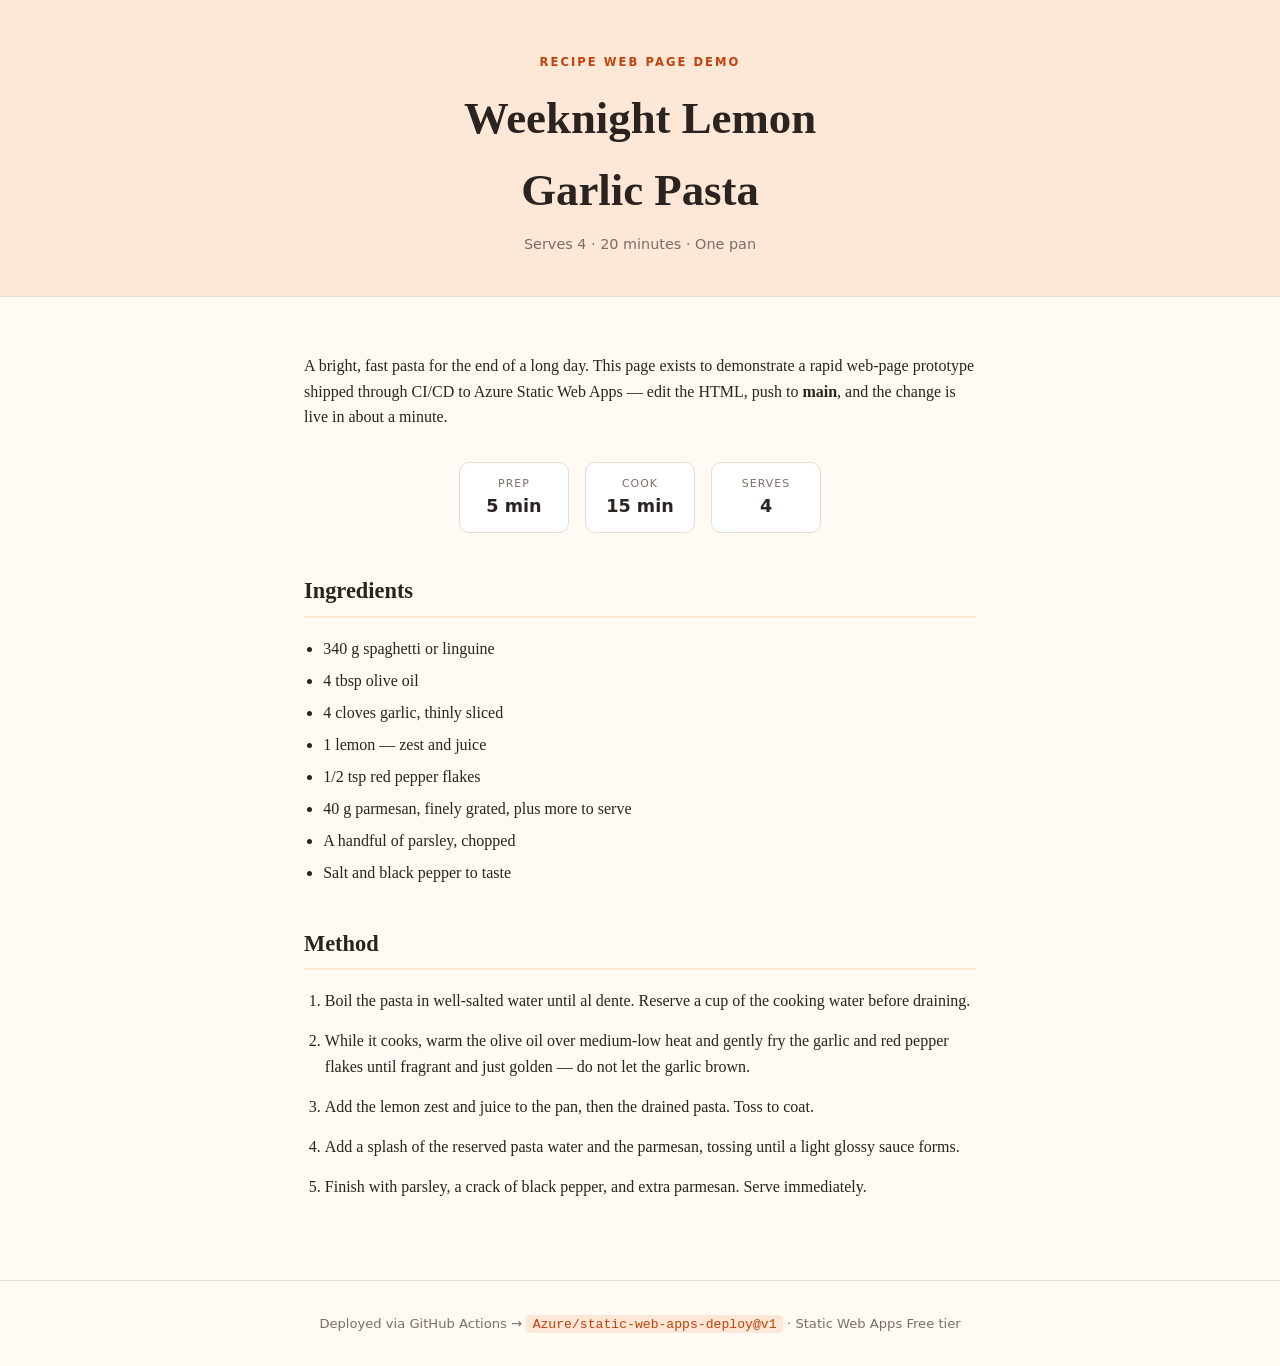
==== index.html @ b34ebf75 "Add recipe demo page, Azure SWA CI/CD, and validation gate Single static page deployed to Azure Stat" ====
<!DOCTYPE html>
<html lang="en">
<head>
  <meta charset="UTF-8" />
  <meta name="viewport" content="width=device-width, initial-scale=1.0" />
  <title>Weeknight Lemon Garlic Pasta — Recipe Demo</title>
  <meta name="description" content="A rapid web page prototype deployed via CI/CD to Azure Static Web Apps." />
  <style>
    :root {
      --bg: #fffaf3;
      --ink: #2a2320;
      --accent: #c2410c;
      --accent-soft: #fde7d6;
      --line: #e7ddd1;
      --muted: #7a6f64;
    }
    * { box-sizing: border-box; }
    body {
      margin: 0;
      font-family: ui-serif, Georgia, "Times New Roman", serif;
      color: var(--ink);
      background: var(--bg);
      line-height: 1.6;
    }
    header {
      background: var(--accent-soft);
      border-bottom: 1px solid var(--line);
      padding: 3rem 1.5rem 2.5rem;
      text-align: center;
    }
    header .kicker {
      font-family: ui-sans-serif, system-ui, sans-serif;
      text-transform: uppercase;
      letter-spacing: 0.18em;
      font-size: 0.72rem;
      color: var(--accent);
      font-weight: 600;
    }
    header h1 {
      margin: 0.6rem auto 0.4rem;
      font-size: clamp(1.9rem, 5vw, 2.8rem);
      max-width: 18ch;
    }
    header p.meta {
      font-family: ui-sans-serif, system-ui, sans-serif;
      color: var(--muted);
      font-size: 0.9rem;
      margin: 0;
    }
    main {
      max-width: 720px;
      margin: 0 auto;
      padding: 2.5rem 1.5rem 4rem;
    }
    .stats {
      display: flex;
      flex-wrap: wrap;
      gap: 1rem;
      justify-content: center;
      list-style: none;
      padding: 0;
      margin: 2rem 0;
      font-family: ui-sans-serif, system-ui, sans-serif;
    }
    .stats li {
      background: #fff;
      border: 1px solid var(--line);
      border-radius: 10px;
      padding: 0.75rem 1.25rem;
      text-align: center;
      min-width: 110px;
    }
    .stats .label {
      display: block;
      font-size: 0.68rem;
      text-transform: uppercase;
      letter-spacing: 0.1em;
      color: var(--muted);
    }
    .stats .value { font-size: 1.1rem; font-weight: 600; }
    h2 {
      font-size: 1.4rem;
      border-bottom: 2px solid var(--accent-soft);
      padding-bottom: 0.4rem;
      margin-top: 2.5rem;
    }
    ul.ingredients { padding-left: 1.2rem; }
    ul.ingredients li { margin-bottom: 0.4rem; }
    ol.steps { padding-left: 1.3rem; }
    ol.steps li { margin-bottom: 0.9rem; }
    footer {
      border-top: 1px solid var(--line);
      text-align: center;
      padding: 2rem 1.5rem;
      font-family: ui-sans-serif, system-ui, sans-serif;
      font-size: 0.82rem;
      color: var(--muted);
    }
    footer code {
      background: var(--accent-soft);
      padding: 0.1rem 0.4rem;
      border-radius: 4px;
      color: var(--accent);
    }
  </style>
</head>
<body>
  <header>
    <span class="kicker">Recipe Web Page Demo</span>
    <h1>Weeknight Lemon Garlic Pasta</h1>
    <p class="meta">Serves 4 &middot; 20 minutes &middot; One pan</p>
  </header>

  <main>
    <p>
      A bright, fast pasta for the end of a long day. This page exists to demonstrate a
      rapid web-page prototype shipped through CI/CD to Azure Static Web Apps &mdash; edit
      the HTML, push to <strong>main</strong>, and the change is live in about a minute.
    </p>

    <ul class="stats">
      <li><span class="label">Prep</span><span class="value">5 min</span></li>
      <li><span class="label">Cook</span><span class="value">15 min</span></li>
      <li><span class="label">Serves</span><span class="value">4</span></li>
    </ul>

    <h2>Ingredients</h2>
    <ul class="ingredients">
      <li>340 g spaghetti or linguine</li>
      <li>4 tbsp olive oil</li>
      <li>4 cloves garlic, thinly sliced</li>
      <li>1 lemon &mdash; zest and juice</li>
      <li>1/2 tsp red pepper flakes</li>
      <li>40 g parmesan, finely grated, plus more to serve</li>
      <li>A handful of parsley, chopped</li>
      <li>Salt and black pepper to taste</li>
    </ul>

    <h2>Method</h2>
    <ol class="steps">
      <li>Boil the pasta in well-salted water until al dente. Reserve a cup of the cooking water before draining.</li>
      <li>While it cooks, warm the olive oil over medium-low heat and gently fry the garlic and red pepper flakes until fragrant and just golden &mdash; do not let the garlic brown.</li>
      <li>Add the lemon zest and juice to the pan, then the drained pasta. Toss to coat.</li>
      <li>Add a splash of the reserved pasta water and the parmesan, tossing until a light glossy sauce forms.</li>
      <li>Finish with parsley, a crack of black pepper, and extra parmesan. Serve immediately.</li>
    </ol>
  </main>

  <footer>
    Deployed via GitHub Actions &rarr; <code>Azure/static-web-apps-deploy@v1</code> &middot;
    Static Web Apps Free tier
  </footer>
</body>
</html>
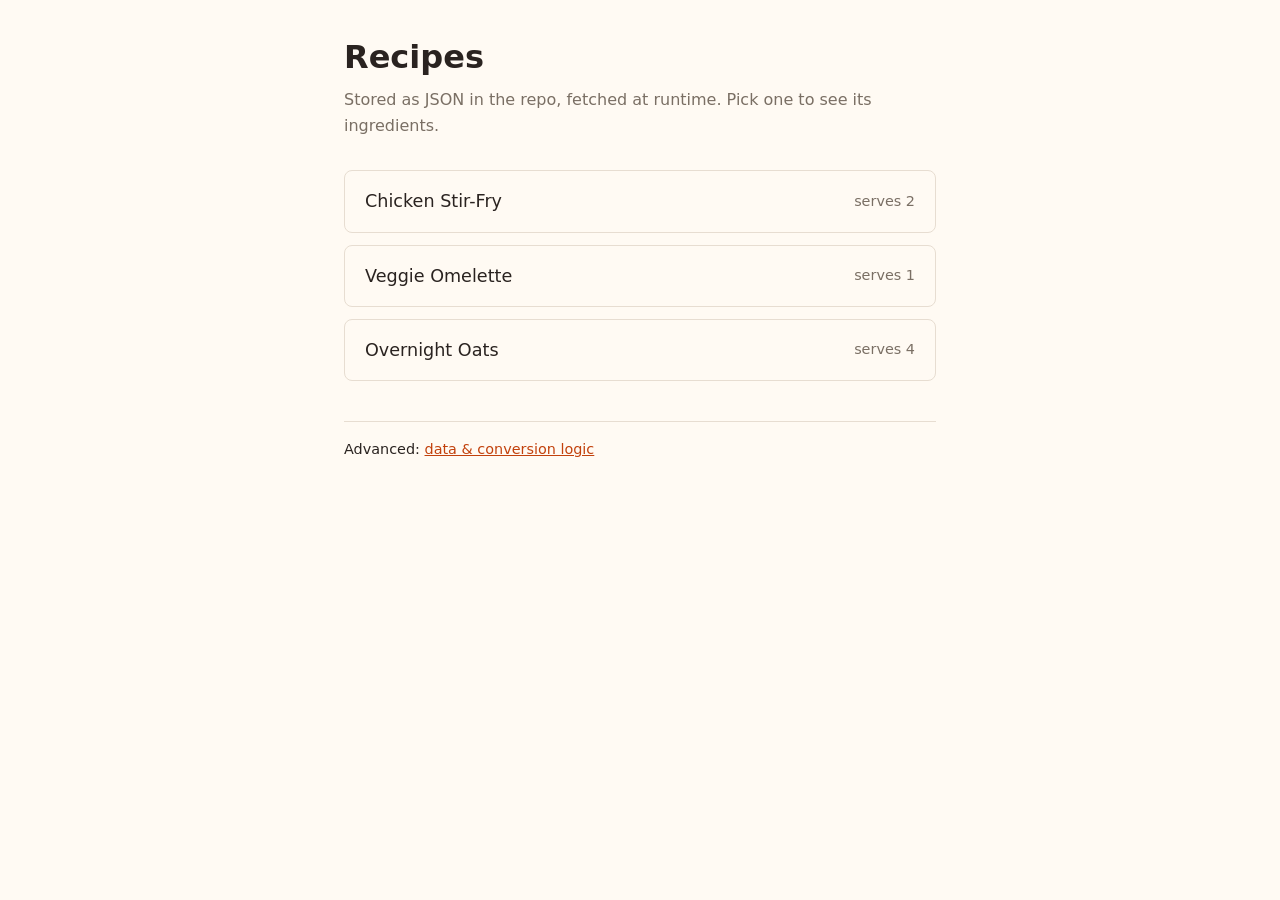
==== commit e3c579c0: "Build kata recipe app: list/detail pages, enforced order gate, CI rules Implements the recipe kata p" ====
--- a/index.html
+++ b/index.html
@@ -3,152 +3,48 @@
 <head>
   <meta charset="UTF-8" />
   <meta name="viewport" content="width=device-width, initial-scale=1.0" />
-  <title>Weeknight Lemon Garlic Pasta — Recipe Demo</title>
-  <meta name="description" content="A rapid web page prototype deployed via CI/CD to Azure Static Web Apps." />
+  <title>Recipes — Kata Demo</title>
   <style>
-    :root {
-      --bg: #fffaf3;
-      --ink: #2a2320;
-      --accent: #c2410c;
-      --accent-soft: #fde7d6;
-      --line: #e7ddd1;
-      --muted: #7a6f64;
-    }
+    :root { --ink:#2a2320; --accent:#c2410c; --line:#e7ddd1; --muted:#7a6f64; --bg:#fffaf3; }
     * { box-sizing: border-box; }
-    body {
-      margin: 0;
-      font-family: ui-serif, Georgia, "Times New Roman", serif;
-      color: var(--ink);
-      background: var(--bg);
-      line-height: 1.6;
-    }
-    header {
-      background: var(--accent-soft);
-      border-bottom: 1px solid var(--line);
-      padding: 3rem 1.5rem 2.5rem;
-      text-align: center;
-    }
-    header .kicker {
-      font-family: ui-sans-serif, system-ui, sans-serif;
-      text-transform: uppercase;
-      letter-spacing: 0.18em;
-      font-size: 0.72rem;
-      color: var(--accent);
-      font-weight: 600;
-    }
-    header h1 {
-      margin: 0.6rem auto 0.4rem;
-      font-size: clamp(1.9rem, 5vw, 2.8rem);
-      max-width: 18ch;
-    }
-    header p.meta {
-      font-family: ui-sans-serif, system-ui, sans-serif;
-      color: var(--muted);
-      font-size: 0.9rem;
-      margin: 0;
-    }
-    main {
-      max-width: 720px;
-      margin: 0 auto;
-      padding: 2.5rem 1.5rem 4rem;
-    }
-    .stats {
-      display: flex;
-      flex-wrap: wrap;
-      gap: 1rem;
-      justify-content: center;
-      list-style: none;
-      padding: 0;
-      margin: 2rem 0;
-      font-family: ui-sans-serif, system-ui, sans-serif;
-    }
-    .stats li {
-      background: #fff;
-      border: 1px solid var(--line);
-      border-radius: 10px;
-      padding: 0.75rem 1.25rem;
-      text-align: center;
-      min-width: 110px;
-    }
-    .stats .label {
-      display: block;
-      font-size: 0.68rem;
-      text-transform: uppercase;
-      letter-spacing: 0.1em;
-      color: var(--muted);
-    }
-    .stats .value { font-size: 1.1rem; font-weight: 600; }
-    h2 {
-      font-size: 1.4rem;
-      border-bottom: 2px solid var(--accent-soft);
-      padding-bottom: 0.4rem;
-      margin-top: 2.5rem;
-    }
-    ul.ingredients { padding-left: 1.2rem; }
-    ul.ingredients li { margin-bottom: 0.4rem; }
-    ol.steps { padding-left: 1.3rem; }
-    ol.steps li { margin-bottom: 0.9rem; }
-    footer {
-      border-top: 1px solid var(--line);
-      text-align: center;
-      padding: 2rem 1.5rem;
-      font-family: ui-sans-serif, system-ui, sans-serif;
-      font-size: 0.82rem;
-      color: var(--muted);
-    }
-    footer code {
-      background: var(--accent-soft);
-      padding: 0.1rem 0.4rem;
-      border-radius: 4px;
-      color: var(--accent);
-    }
+    body { margin:0; font-family: ui-sans-serif, system-ui, Arial, sans-serif; color:var(--ink); background:var(--bg); line-height:1.6; }
+    main { max-width: 640px; margin: 0 auto; padding: 2rem 1.5rem; }
+    h1 { margin:0 0 .25rem; }
+    .sub { color: var(--muted); margin: 0 0 2rem; }
+    ul.recipes { list-style:none; padding:0; margin:0; }
+    ul.recipes li { border:1px solid var(--line); border-radius:8px; margin-bottom:.75rem; }
+    ul.recipes a { display:flex; justify-content:space-between; align-items:center; padding:1rem 1.25rem; text-decoration:none; color:var(--ink); font-size:1.1rem; }
+    ul.recipes a:hover { background:#fff; }
+    .yield { color:var(--muted); font-size:.9rem; }
+    nav { margin-top:2.5rem; padding-top:1rem; border-top:1px solid var(--line); font-size:.9rem; }
+    nav a { color:var(--accent); }
+    .error { color:#b91c1c; }
   </style>
 </head>
 <body>
-  <header>
-    <span class="kicker">Recipe Web Page Demo</span>
-    <h1>Weeknight Lemon Garlic Pasta</h1>
-    <p class="meta">Serves 4 &middot; 20 minutes &middot; One pan</p>
-  </header>
-
   <main>
-    <p>
-      A bright, fast pasta for the end of a long day. This page exists to demonstrate a
-      rapid web-page prototype shipped through CI/CD to Azure Static Web Apps &mdash; edit
-      the HTML, push to <strong>main</strong>, and the change is live in about a minute.
-    </p>
-
-    <ul class="stats">
-      <li><span class="label">Prep</span><span class="value">5 min</span></li>
-      <li><span class="label">Cook</span><span class="value">15 min</span></li>
-      <li><span class="label">Serves</span><span class="value">4</span></li>
-    </ul>
-
-    <h2>Ingredients</h2>
-    <ul class="ingredients">
-      <li>340 g spaghetti or linguine</li>
-      <li>4 tbsp olive oil</li>
-      <li>4 cloves garlic, thinly sliced</li>
-      <li>1 lemon &mdash; zest and juice</li>
-      <li>1/2 tsp red pepper flakes</li>
-      <li>40 g parmesan, finely grated, plus more to serve</li>
-      <li>A handful of parsley, chopped</li>
-      <li>Salt and black pepper to taste</li>
-    </ul>
-
-    <h2>Method</h2>
-    <ol class="steps">
-      <li>Boil the pasta in well-salted water until al dente. Reserve a cup of the cooking water before draining.</li>
-      <li>While it cooks, warm the olive oil over medium-low heat and gently fry the garlic and red pepper flakes until fragrant and just golden &mdash; do not let the garlic brown.</li>
-      <li>Add the lemon zest and juice to the pan, then the drained pasta. Toss to coat.</li>
-      <li>Add a splash of the reserved pasta water and the parmesan, tossing until a light glossy sauce forms.</li>
-      <li>Finish with parsley, a crack of black pepper, and extra parmesan. Serve immediately.</li>
-    </ol>
+    <h1>Recipes</h1>
+    <p class="sub">Stored as JSON in the repo, fetched at runtime. Pick one to see its ingredients.</p>
+    <ul class="recipes" id="list"></ul>
+    <nav>
+      Advanced: <a href="data.html">data &amp; conversion logic</a>
+    </nav>
   </main>
 
-  <footer>
-    Deployed via GitHub Actions &rarr; <code>Azure/static-web-apps-deploy@v1</code> &middot;
-    Static Web Apps Free tier
-  </footer>
+  <script type="module">
+    const list = document.getElementById("list");
+    try {
+      const recipes = await (await fetch("data/recipes.json")).json();
+      list.innerHTML = recipes.map(r => `
+        <li>
+          <a href="recipe.html?id=${encodeURIComponent(r.id)}">
+            <span>${r.title}</span>
+            <span class="yield">serves ${r.yield}</span>
+          </a>
+        </li>`).join("");
+    } catch (e) {
+      list.innerHTML = `<li class="error">Could not load recipes: ${e.message}</li>`;
+    }
+  </script>
 </body>
 </html>
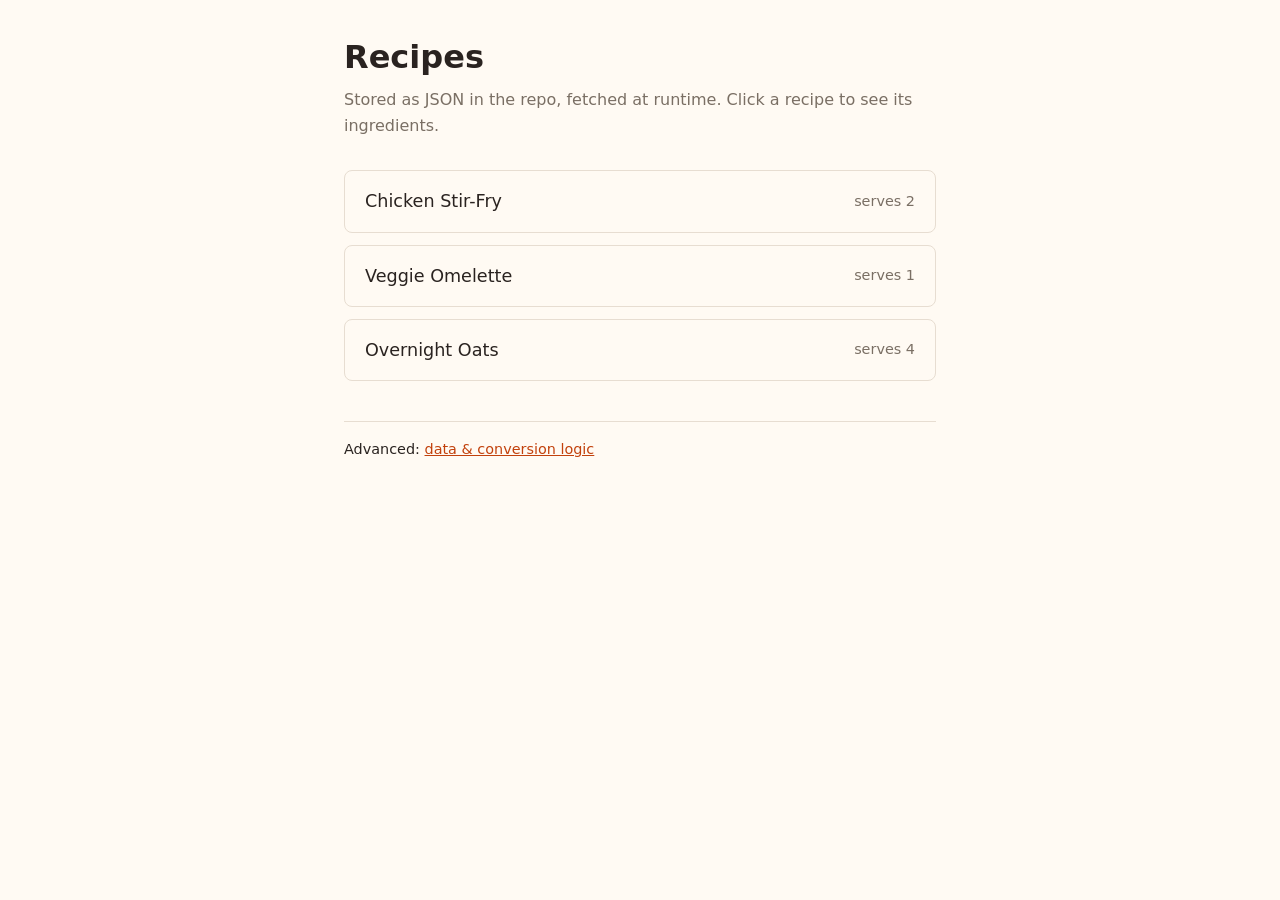
==== commit bff7597c: "Link recipes straight to ingredients; drop the middle recipe page Clicking a recipe on the index now" ====
--- a/index.html
+++ b/index.html
@@ -24,7 +24,7 @@
 <body>
   <main>
     <h1>Recipes</h1>
-    <p class="sub">Stored as JSON in the repo, fetched at runtime. Pick one to see its ingredients.</p>
+    <p class="sub">Stored as JSON in the repo, fetched at runtime. Click a recipe to see its ingredients.</p>
     <ul class="recipes" id="list"></ul>
     <nav>
       Advanced: <a href="data.html">data &amp; conversion logic</a>
@@ -37,7 +37,7 @@
       const recipes = await (await fetch("data/recipes.json")).json();
       list.innerHTML = recipes.map(r => `
         <li>
-          <a href="recipe.html?id=${encodeURIComponent(r.id)}">
+          <a href="ingredients.html?id=${encodeURIComponent(r.id)}">
             <span>${r.title}</span>
             <span class="yield">serves ${r.yield}</span>
           </a>
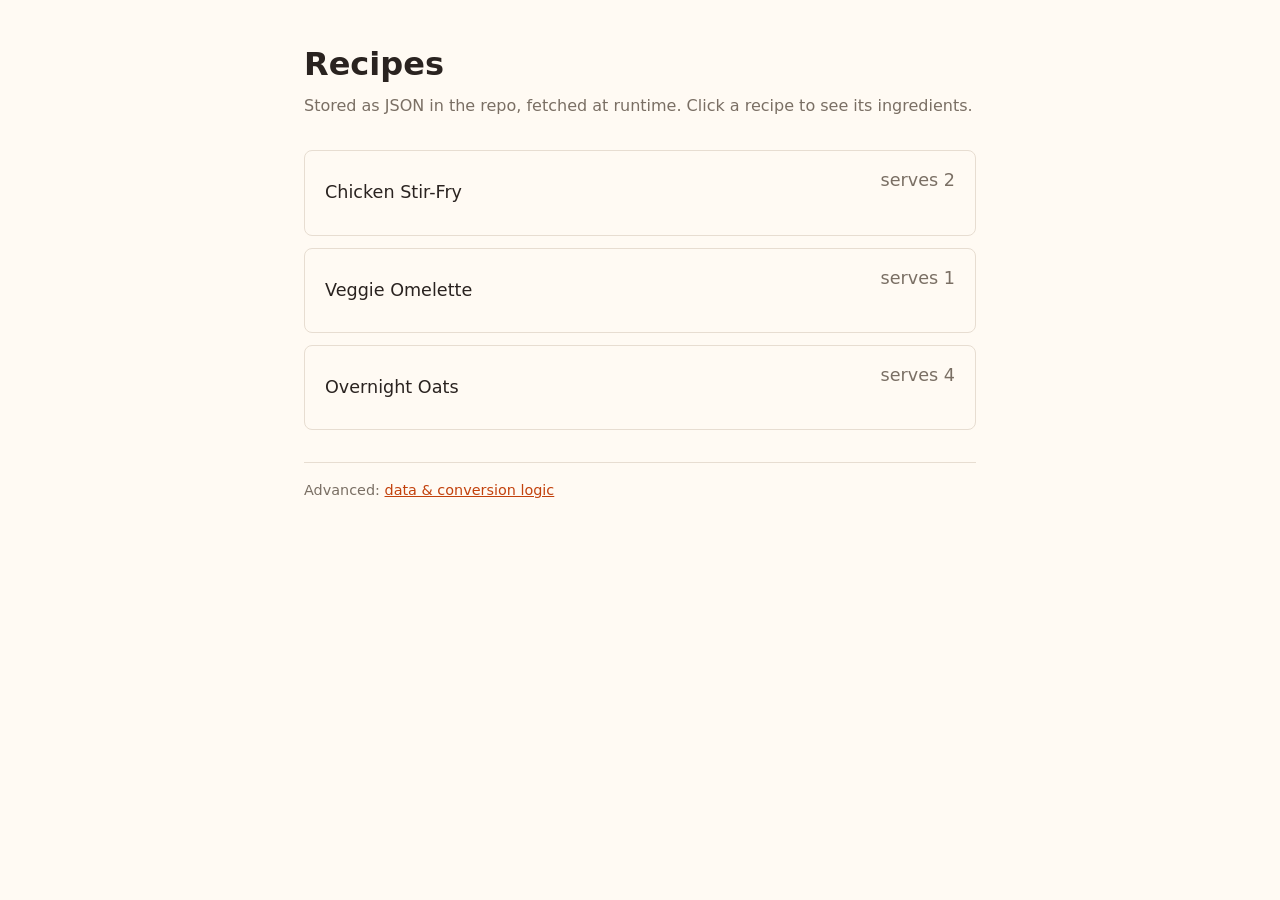
==== commit 65b56a1c: "Shared styles.css + editable ambiguous order lines Two review asks:  1. Headers were ~150 lines of d" ====
--- a/index.html
+++ b/index.html
@@ -4,31 +4,14 @@
   <meta charset="UTF-8" />
   <meta name="viewport" content="width=device-width, initial-scale=1.0" />
   <title>Recipes — Kata Demo</title>
-  <style>
-    :root { --ink:#2a2320; --accent:#c2410c; --line:#e7ddd1; --muted:#7a6f64; --bg:#fffaf3; }
-    * { box-sizing: border-box; }
-    body { margin:0; font-family: ui-sans-serif, system-ui, Arial, sans-serif; color:var(--ink); background:var(--bg); line-height:1.6; }
-    main { max-width: 640px; margin: 0 auto; padding: 2rem 1.5rem; }
-    h1 { margin:0 0 .25rem; }
-    .sub { color: var(--muted); margin: 0 0 2rem; }
-    ul.recipes { list-style:none; padding:0; margin:0; }
-    ul.recipes li { border:1px solid var(--line); border-radius:8px; margin-bottom:.75rem; }
-    ul.recipes a { display:flex; justify-content:space-between; align-items:center; padding:1rem 1.25rem; text-decoration:none; color:var(--ink); font-size:1.1rem; }
-    ul.recipes a:hover { background:#fff; }
-    .yield { color:var(--muted); font-size:.9rem; }
-    nav { margin-top:2.5rem; padding-top:1rem; border-top:1px solid var(--line); font-size:.9rem; }
-    nav a { color:var(--accent); }
-    .error { color:#b91c1c; }
-  </style>
+  <link rel="stylesheet" href="styles.css" />
 </head>
 <body>
   <main>
     <h1>Recipes</h1>
     <p class="sub">Stored as JSON in the repo, fetched at runtime. Click a recipe to see its ingredients.</p>
     <ul class="recipes" id="list"></ul>
-    <nav>
-      Advanced: <a href="data.html">data &amp; conversion logic</a>
-    </nav>
+    <nav>Advanced: <a href="data.html">data &amp; conversion logic</a></nav>
   </main>
 
   <script type="module">
--- a/styles.css
+++ b/styles.css
@@ -0,0 +1,65 @@
+/* styles.css — shared across every page so each HTML <head> stays tiny.
+   Static asset: fetched once, cached across the site. */
+
+:root {
+  --ink:#2a2320; --accent:#c2410c; --accent-soft:#fde7d6; --line:#e7ddd1;
+  --muted:#7a6f64; --bg:#fffaf3; --code:#f5efe6;
+  --flag:#9a3412; --flagbg:#fde7d6;
+  --ok:#15803d; --okbg:#dcfce7; --pending:#92400e; --pendingbg:#fef3c7;
+}
+* { box-sizing: border-box; }
+body { margin:0; font-family: ui-sans-serif, system-ui, Arial, sans-serif; color:var(--ink); background:var(--bg); line-height:1.55; }
+main { max-width:720px; margin:0 auto; padding:2rem 1.5rem; }
+main.wide { max-width:900px; }
+a.back { color:var(--accent); text-decoration:none; font-size:.9rem; }
+h1 { margin:.5rem 0 .25rem; }
+.error { color:#b91c1c; }
+.note { color:var(--muted); font-style:italic; font-size:.85rem; }
+.illustrative { color:var(--muted); font-size:.72rem; }
+.yield { color:var(--muted); margin:0 0 1.5rem; }
+
+/* nav (shared) */
+nav, nav.adv { margin-top:2rem; padding-top:1rem; border-top:1px solid var(--line); font-size:.9rem; color:var(--muted); }
+nav a, nav.adv a { color:var(--accent); }
+
+/* index — recipe list */
+.sub { color:var(--muted); margin:0 0 2rem; }
+ul.recipes { list-style:none; padding:0; margin:0; }
+ul.recipes li { border:1px solid var(--line); border-radius:8px; margin-bottom:.75rem; }
+ul.recipes a { display:flex; justify-content:space-between; align-items:center; padding:1rem 1.25rem; text-decoration:none; color:var(--ink); font-size:1.1rem; }
+ul.recipes a:hover { background:#fff; }
+
+/* ingredients — plain listing */
+h2.label { font-size:1rem; text-transform:uppercase; letter-spacing:.05em; color:var(--muted); margin:0 0 .5rem; }
+ul.ing { list-style:none; padding:0; margin:0; }
+ul.ing li { padding:.6rem .25rem; border-bottom:1px solid var(--line); }
+
+/* order */
+.meta { color:var(--muted); margin:0 0 1rem; }
+.controls { display:flex; gap:.75rem; align-items:center; margin:1rem 0 1.25rem; flex-wrap:wrap; }
+.controls input { width:5rem; padding:.35rem .5rem; font-size:1rem; }
+.status { display:inline-block; padding:.2rem .7rem; border-radius:999px; font-size:.8rem; font-weight:700; letter-spacing:.03em; }
+.banner { padding:.75rem 1rem; border-radius:8px; margin:1rem 0; font-size:.9rem; border:1px solid transparent; }
+.status.pending, .banner.pending { background:var(--pendingbg); color:var(--pending); }
+.status.approved, .banner.approved { background:var(--okbg); color:var(--ok); }
+.banner.pending { border-color:#fcd34d; }
+.banner.approved { border-color:#86efac; }
+.line { display:flex; justify-content:space-between; gap:1rem; align-items:flex-start; padding:.6rem .85rem; border:1px solid var(--line); border-radius:8px; margin-bottom:.5rem; background:#fff; }
+.line .name { font-weight:600; }
+.line .nums { text-align:right; white-space:nowrap; font-variant-numeric:tabular-nums; color:var(--muted); font-size:.9rem; }
+.line .nums .cost { color:var(--ink); font-weight:600; }
+.qty-edit { width:4.5rem; padding:.2rem .35rem; font-size:.9rem; margin-top:.3rem; }
+.splitnote { color:var(--muted); font-size:.82rem; margin:-.15rem .15rem .75rem; padding-left:.7rem; border-left:3px solid var(--accent); }
+button { background:var(--accent); color:#fff; border:0; border-radius:6px; padding:.6rem 1.2rem; font-size:1rem; cursor:pointer; }
+button:disabled { background:var(--ok); cursor:default; }
+.total { display:flex; justify-content:space-between; font-weight:700; padding:.7rem .85rem; border-top:2px solid var(--line); margin-top:.5rem; }
+
+/* data — self-documenting */
+h2.section { margin:2rem 0 .5rem; padding-bottom:.3rem; border-bottom:2px solid var(--line); }
+pre.json { background:var(--code); border:1px solid var(--line); border-radius:8px; padding:1rem; overflow:auto; font-size:.82rem; font-family: ui-monospace, monospace; }
+.doc h1 { font-size:1.4rem; }
+.doc h2 { font-size:1.15rem; margin-top:1.5rem; }
+.doc h3 { font-size:1rem; color:var(--accent); }
+.doc hr { border:0; border-top:1px solid var(--line); margin:1.5rem 0; }
+.doc blockquote { border-left:3px solid var(--accent); margin:1rem 0; padding:.25rem 1rem; color:var(--muted); font-style:italic; }
+.doc code { background:var(--code); padding:.1rem .35rem; border-radius:4px; font-size:.9em; }
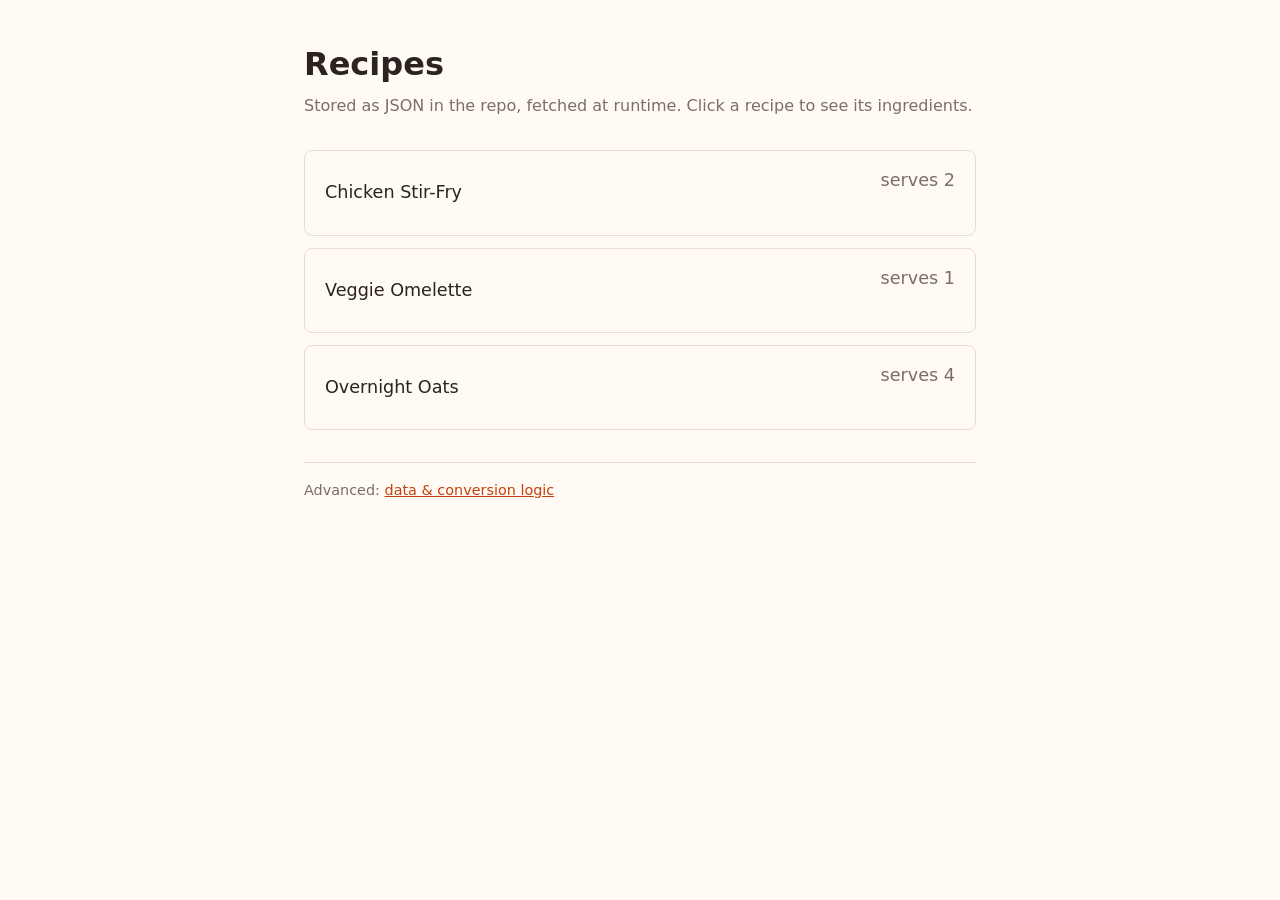
==== commit cacf1ff2: "Brutal-critic pass: fix stale breadcrumbs, add style guide + granular docs Audit found the math clea" ====
--- a/index.html
+++ b/index.html
@@ -7,6 +7,15 @@
   <link rel="stylesheet" href="styles.css" />
 </head>
 <body>
+  <!--
+    PAGE:     index.html
+    WHAT:     Landing page — the recipe list (the kata's required deliverable).
+    DISPLAYS: every recipe title + serving count, each a link to its ingredients.
+    DATA:     fetches data/recipes.json at runtime.
+    IN  (linked from): — (entry point)
+    OUT (links to):    ingredients.html (per recipe), data.html
+    MODULES:  none
+  -->
   <main>
     <h1>Recipes</h1>
     <p class="sub">Stored as JSON in the repo, fetched at runtime. Click a recipe to see its ingredients.</p>
@@ -15,6 +24,9 @@
   </main>
 
   <script type="module">
+    // WHAT: fetch the recipe list and render each as a link to its ingredients.
+    // WHY:  the back end is a static JSON file; the list is built client-side so
+    //       there is no server or build step.
     const list = document.getElementById("list");
     try {
       const recipes = await (await fetch("data/recipes.json")).json();
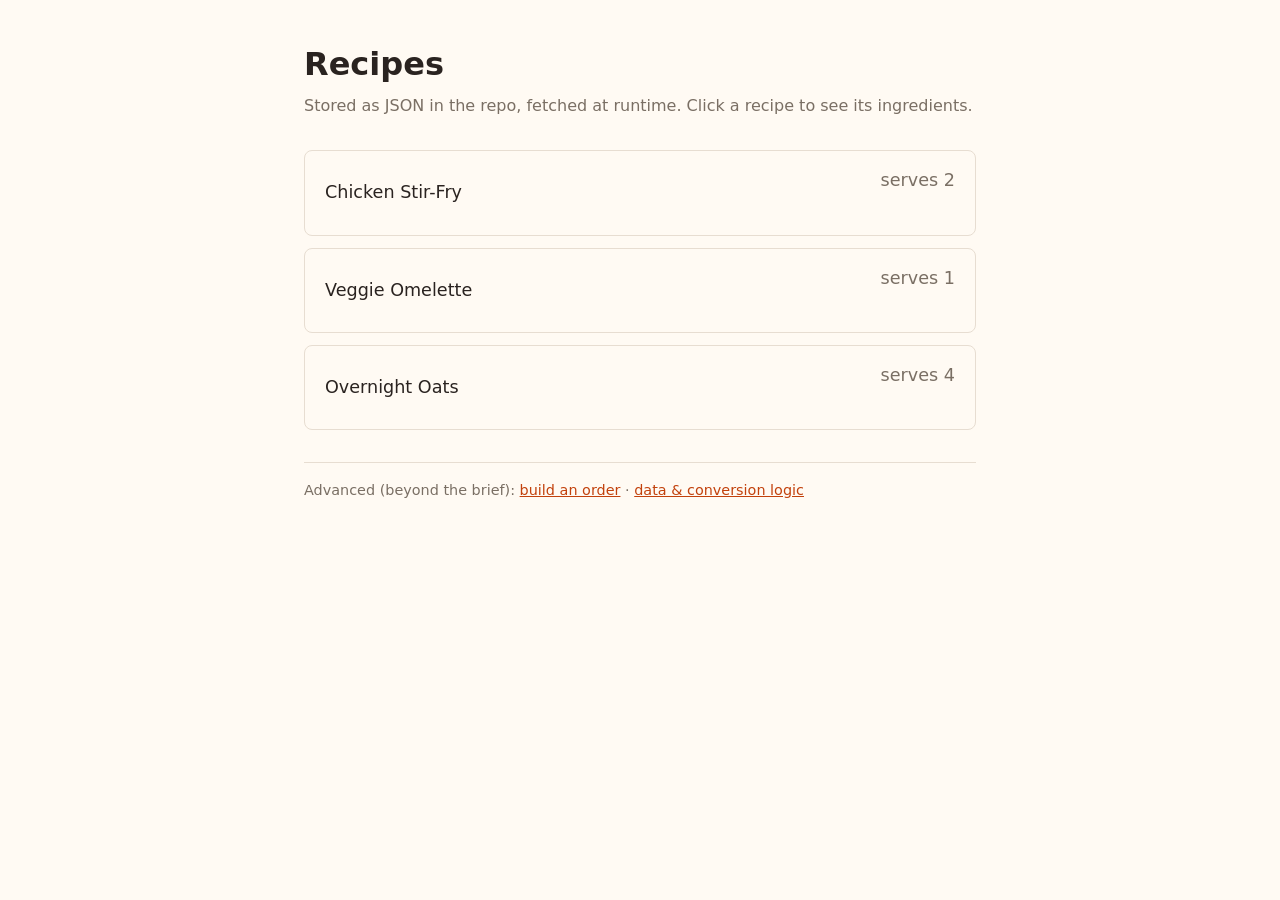
==== commit 29001be4: "Complete the breadcrumb trails; order picker + cleanup (items 7-10) The index's Advanced nav only li" ====
--- a/index.html
+++ b/index.html
@@ -12,15 +12,15 @@
     WHAT:     Landing page — the recipe list (the kata's required deliverable).
     DISPLAYS: every recipe title + serving count, each a link to its ingredients.
     DATA:     fetches data/recipes.json at runtime.
-    IN  (linked from): — (entry point)
-    OUT (links to):    ingredients.html (per recipe), data.html
+    IN  (linked from): ingredients.html, order.html, data.html (all "back" here)
+    OUT (links to):    ingredients.html (per recipe), order.html, data.html
     MODULES:  none
   -->
   <main>
     <h1>Recipes</h1>
     <p class="sub">Stored as JSON in the repo, fetched at runtime. Click a recipe to see its ingredients.</p>
     <ul class="recipes" id="list"></ul>
-    <nav>Advanced: <a href="data.html">data &amp; conversion logic</a></nav>
+    <nav>Advanced (beyond the brief): <a href="order.html">build an order</a> &middot; <a href="data.html">data &amp; conversion logic</a></nav>
   </main>
 
   <script type="module">
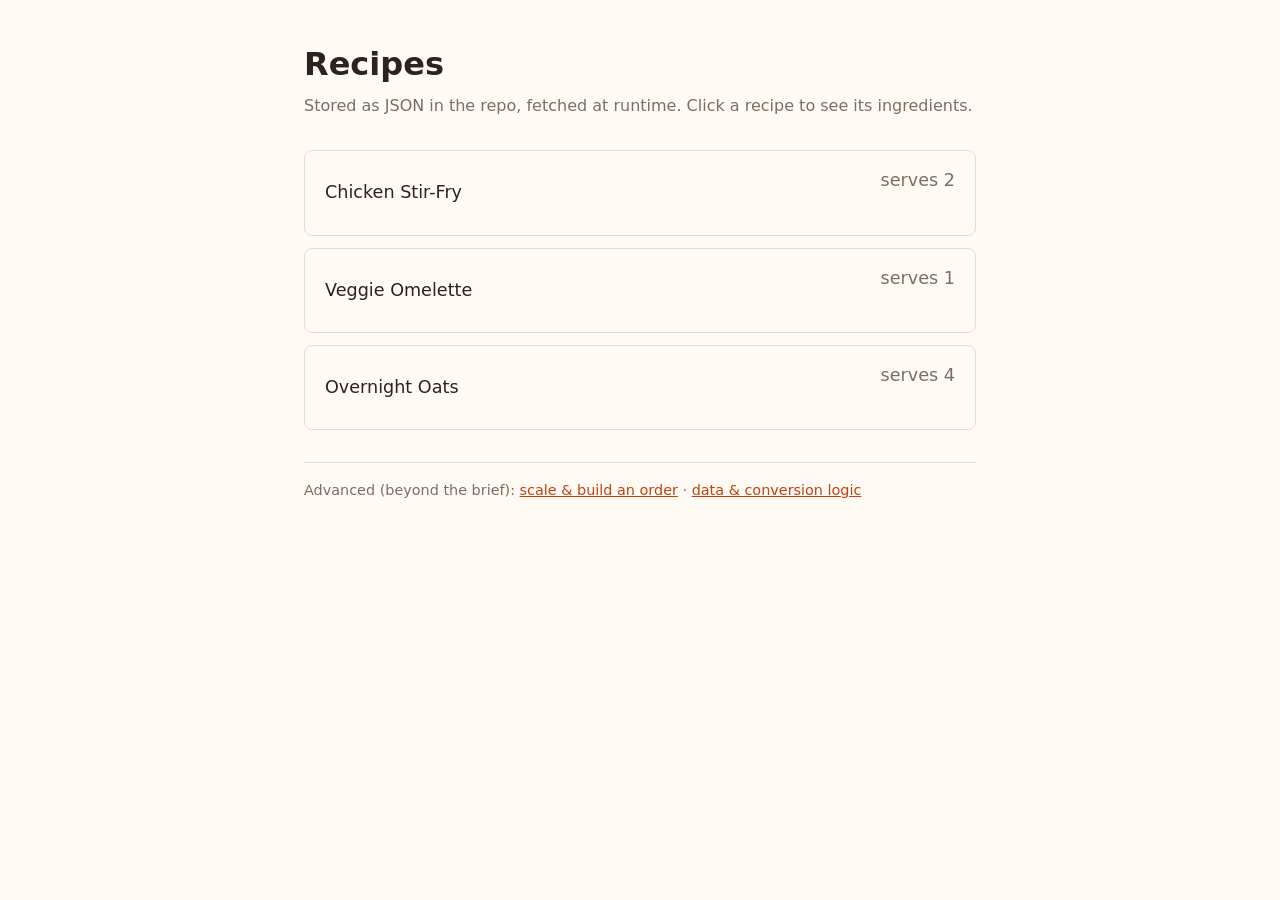
==== commit a460e69d: "index: match "scale & build an order" wording in Advanced nav Front-page Advanced breadcrumb now rea" ====
--- a/index.html
+++ b/index.html
@@ -20,7 +20,7 @@
     <h1>Recipes</h1>
     <p class="sub">Stored as JSON in the repo, fetched at runtime. Click a recipe to see its ingredients.</p>
     <ul class="recipes" id="list"></ul>
-    <nav>Advanced (beyond the brief): <a href="order.html">build an order</a> &middot; <a href="data.html">data &amp; conversion logic</a></nav>
+    <nav>Advanced (beyond the brief): <a href="order.html">scale &amp; build an order</a> &middot; <a href="data.html">data &amp; conversion logic</a></nav>
   </main>
 
   <script type="module">
